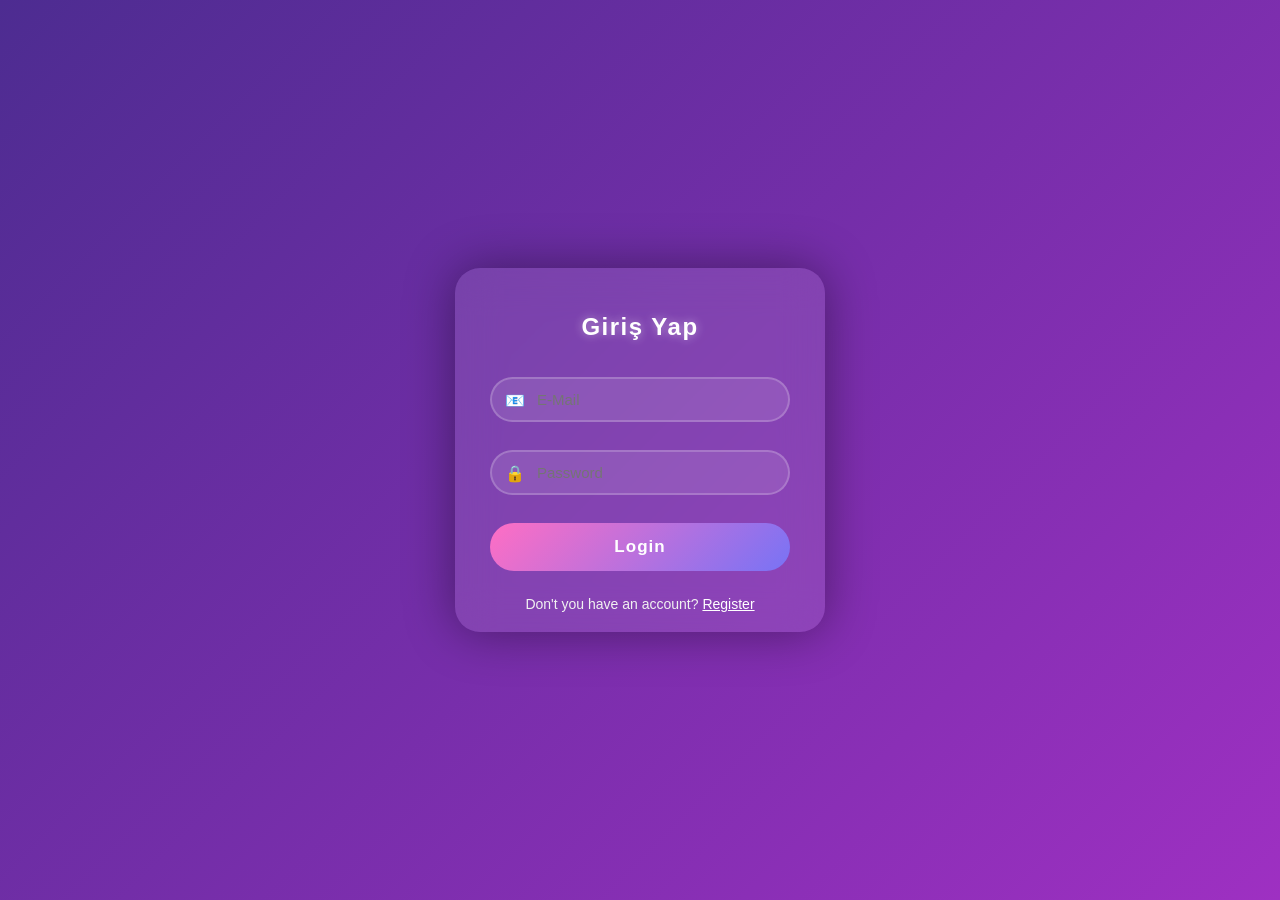
==== index.html @ 84d95a9a "Add files via upload" ====
<!DOCTYPE html>
<html lang="en">

<head>
    <meta charset="UTF-8">
    <meta name="viewport" content="width=device-width, initial-scale=1.0">
    <title>Login Screen</title>
    <link rel="stylesheet" href="login.css">
</head>

<body>
    <div class="login-container">
        <h2>Giriş Yap</h2>
        <div class="input-group">
            <span class="input-icon">📧</span>
            <input type="email" placeholder="E-Mail" required>
            <!-- required boş bırakılmamasını sağlar -->
        </div>
        <div class="input-group">
            <span class="input-icon">🔒</span>
            <input type="password" placeholder="Password" required>
        </div>
        <button class="login-btn">Login</button>
        <div class="bottom-text">Don't you have an account? <a href="register.html" style="color: #fff;
        text-decoration: underline;">Register</a></div>
    </div>
</body>

</html>
---- login.css ----
*{
    box-sizing: border-box;
    margin: 0;
    padding: 0;
    font-family: "Poppins", sans-serif;
}

body{
    height: 100vh;
    display: flex;
    background: linear-gradient(135deg, #4d2c91, #9e30c2);
    align-items: center;
    justify-content: center;
    overflow: hidden;
    animation: backgroundShift 10s ease-in-out infinite alternate;
}

@keyframes backgroundShift{
    0%{
        background: linear-gradient(135deg, #4d2c91, #9e30c2);
    }
    100%{
        background: linear-gradient(135deg, #1b1b2f, #9e30c2);
    }
    
}

.login-container{
    background: rgba(255, 255, 255, 0.1);
    backdrop-filter: blur(20px);
    border-radius: 25px;
    padding: 45px 35px;
    box-shadow: 0 0 50px rgba(0, 0, 0, 0.4);
    width: 370px;
    animation: popup 0.8s ease forwards;
    transform: scale(0.7);
    opacity: 0;
    transition: all 0.5s ease;
}

.login-container:hover{
    transform: scale(1.03);
    box-shadow: 0 0 60px rgba(255, 255, 255, 0.3);
}

@keyframes popup{
    to{
        transform : scale(1);
        opacity: 1;
    }
}

.login-container h2{
    text-align: center;
    color: #fff;
    margin-bottom: 36px;
    font-weight: 700;
    letter-spacing: 1.5px;
    text-shadow: 0 0 10px #ffffff77;
}

.input-group{
    position: relative;
    margin-bottom: 28px;
    transition: all 0.3s ease;
}

.input-group input{
    width: 100%;
    padding: 12px 45px;
    background: rgba(255, 255, 255, 0.1);
    border: 2px solid rgba(255, 255, 255, 0.2);
    border-radius: 30px;
    color: white;
    outline: none;
    transition: all 0.3s ease;
    font-size: 15px;
    box-shadow: 0 0 0 transparent;
}

.input-icon{
    position: absolute;
    left: 15px;
    top: 50%;
    transform: translateY(-50%);
    color: #fff;
    font-size: 16px;
    pointer-events: none;
    transition: 0.3s ease;
}

.login-btn{
    width: 100%;
    padding: 14px;
    border: none; /* kenar çizgisi kaldırılır */
    border-radius: 30px;
    background: linear-gradient(135deg, #ff6ec4, #7873f5);
    color: white;
    font-weight: 600;
    font-size: 17px;
    cursor: pointer;
    transition: all 0.4s ease;
    position: relative;
    overflow: hidden;
    letter-spacing: 1px;
}

.bottom-text{
    text-align: center;
    color: #f1f1f1;
    position: relative;
    top: 25px;
    font-size: 14px;
}
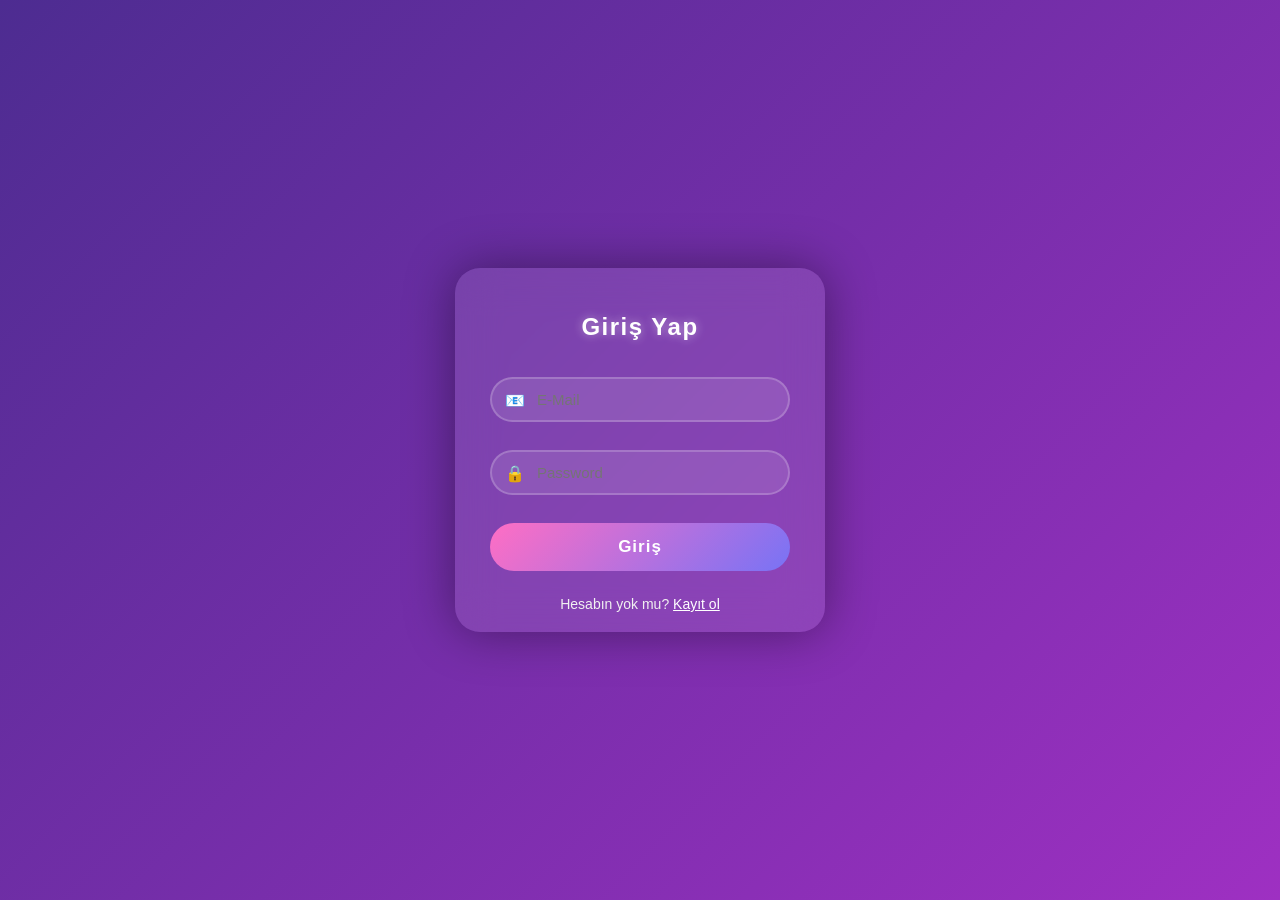
==== commit a2703c51: "Update index.html" ====
--- a/index.html
+++ b/index.html
@@ -13,17 +13,23 @@
         <h2>Giriş Yap</h2>
         <div class="input-group">
             <span class="input-icon">📧</span>
-            <input type="email" placeholder="E-Mail" required>
+            <input type="email" placeholder="E-Mail" id="email" required>
             <!-- required boş bırakılmamasını sağlar -->
         </div>
         <div class="input-group">
             <span class="input-icon">🔒</span>
-            <input type="password" placeholder="Password" required>
+            <input type="password" placeholder="Password" id="password" required>
         </div>
-        <button class="login-btn">Login</button>
-        <div class="bottom-text">Don't you have an account? <a href="register.html" style="color: #fff;
-        text-decoration: underline;">Register</a></div>
+        <p id="error-msg" style="color: red; font-size: 10px; margin-top: 10px; margin-bottom: 10px;"></p>
+        <button class="login-btn" id="login-btn">Giriş</button>
+        <div class="bottom-text">Hesabın yok mu? <a href="register.html" style="color: #fff;
+        text-decoration: underline;">Kayıt ol</a></div>
     </div>
+
+
+
+
+    <script src="script.js"></script>
 </body>
 
-</html>+</html>
